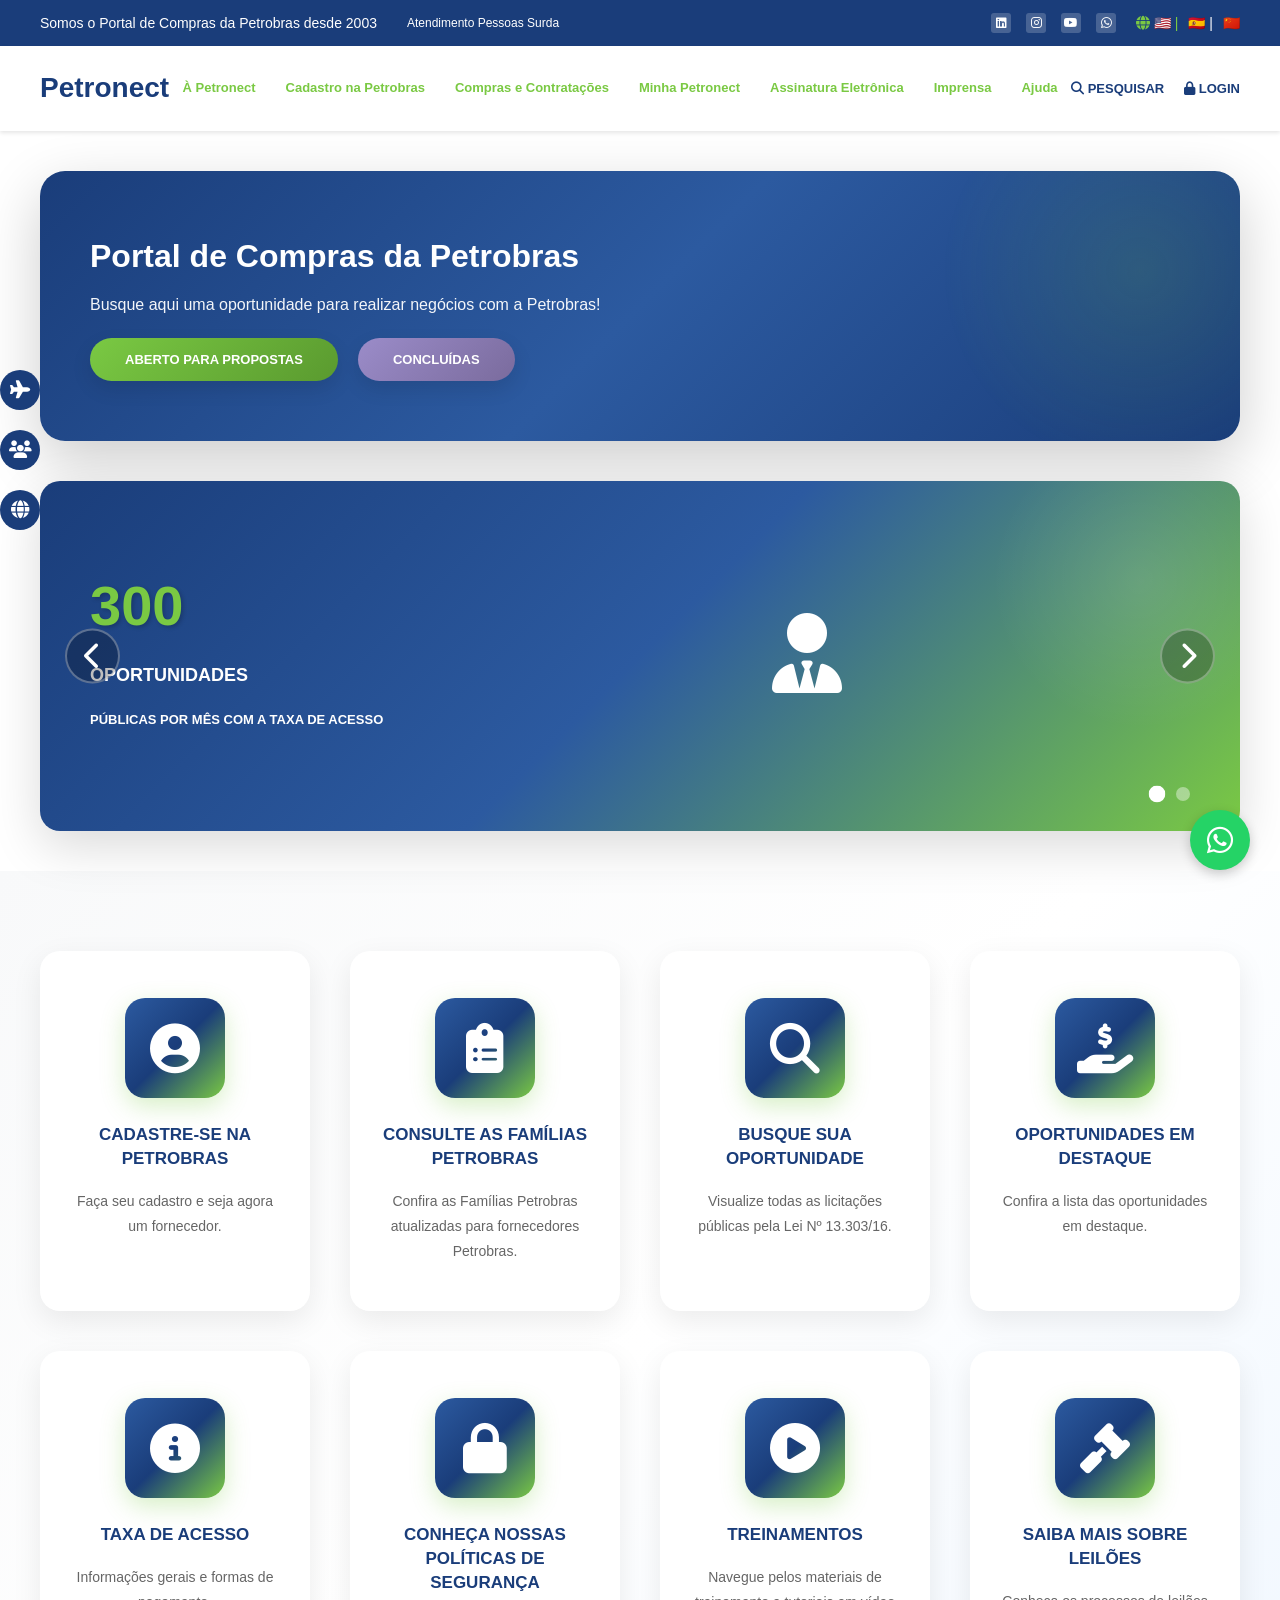
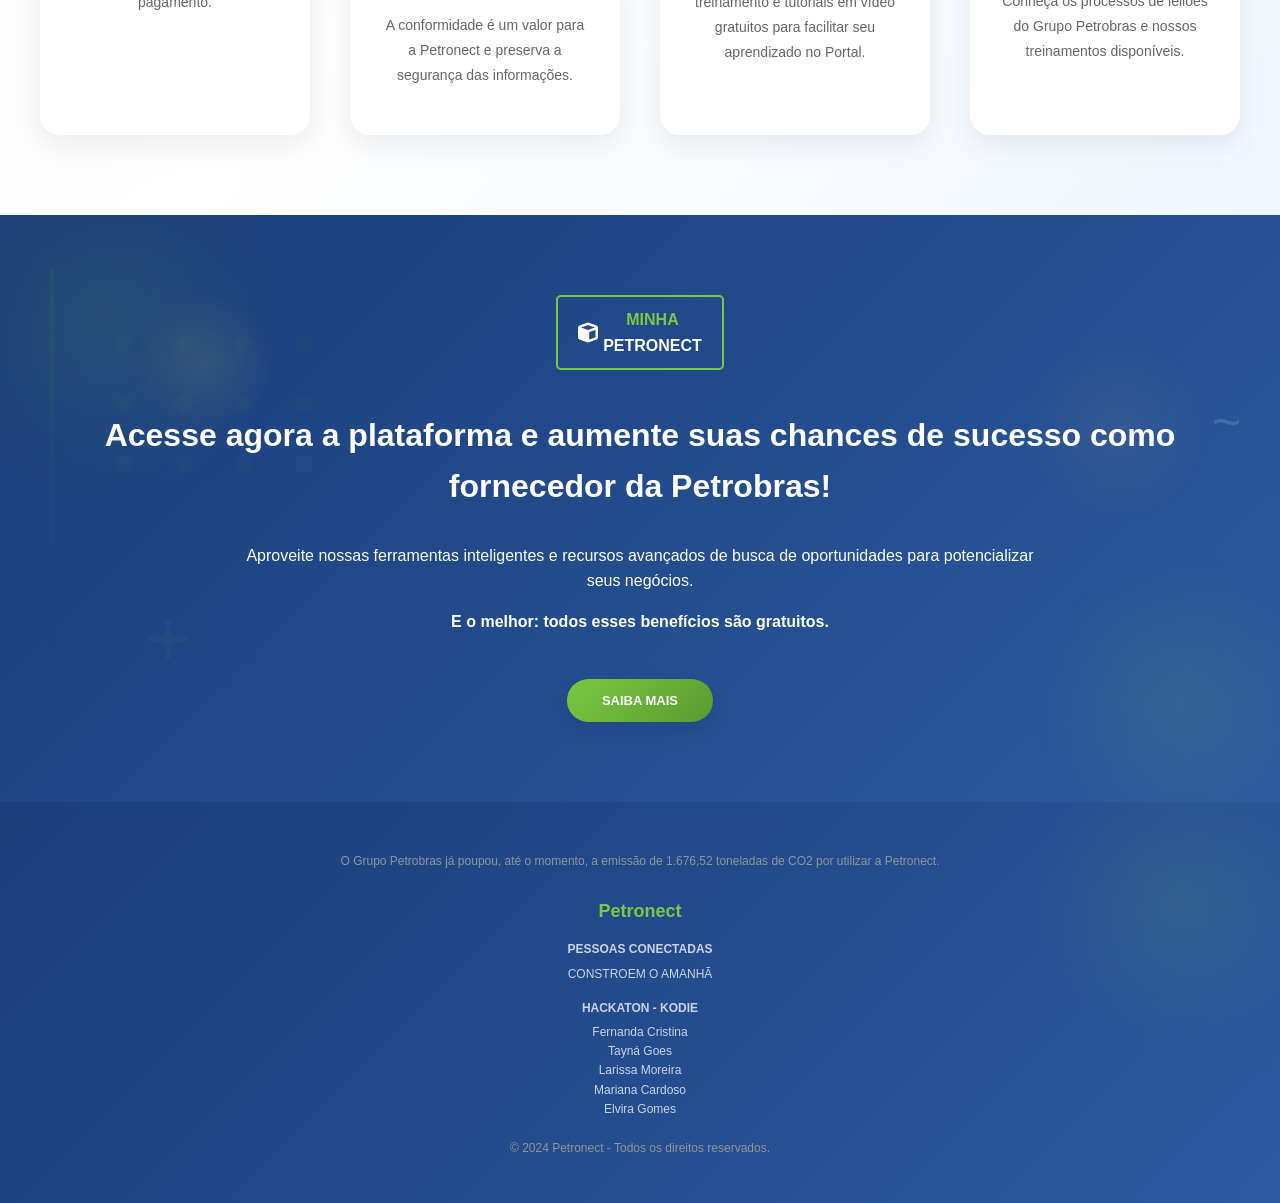
==== index.html @ b08a85a0 "first committ" ====
<!DOCTYPE html>
<html lang="pt-BR">

<head>
    <meta charset="UTF-8">
    <meta name="viewport" content="width=device-width, initial-scale=1.0">
    <title>Petronect - Portal de Compras da Petrobras</title>
    <link rel="stylesheet" href="https://cdnjs.cloudflare.com/ajax/libs/font-awesome/6.4.0/css/all.min.css">
    <style>
        * {
            margin: 0;
            padding: 0;
            box-sizing: border-box;
        }

        body {
            font-family: -apple-system, BlinkMacSystemFont, 'Segoe UI', 'Helvetica Neue', sans-serif;
            color: #333;
            line-height: 1.6;
        }

        /* TOP BAR */
        .top-bar {
            background: #1a3d7a;
            color: white;
            padding: 12px 40px;
            display: flex;
            justify-content: space-between;
            align-items: center;
            font-size: 14px;
        }

        .top-bar-left {
            display: flex;
            align-items: center;
            gap: 30px;
        }

        .top-bar-right {
            display: flex;
            align-items: center;
            gap: 20px;
        }

        .top-bar a {
            color: white;
            text-decoration: none;
            font-size: 12px;
        }

        .social-icons {
            display: flex;
            gap: 15px;
            align-items: center;
        }

        .social-icons a {
            width: 20px;
            height: 20px;
            display: flex;
            align-items: center;
            justify-content: center;
            border-radius: 3px;
            background: rgba(255, 255, 255, 0.2);
            transition: background 0.3s;
        }

        .social-icons a:hover {
            background: rgba(255, 255, 255, 0.3);
        }

        .language-selector {
            display: flex;
            gap: 10px;
            align-items: center;
        }

        .flag {
            width: 24px;
            height: 16px;
            cursor: pointer;
            transition: transform 0.3s;
        }

        .flag:hover {
            transform: scale(1.1);
        }

        /* HEADER */
        header {
            background: white;
            padding: 20px 40px;
            display: flex;
            justify-content: space-between;
            align-items: center;
            box-shadow: 0 2px 4px rgba(0, 0, 0, 0.1);
        }

        .logo {
            font-size: 28px;
            font-weight: bold;
            color: #1a3d7a;
            text-decoration: none;
        }

        .logo span {
            color: #7ac943;
        }

        nav {
            display: flex;
            gap: 30px;
            align-items: center;
        }

        nav a {
            color: #7ac943;
            text-decoration: none;
            font-weight: 600;
            font-size: 13px;
            transition: color 0.3s;
        }

        nav a:hover {
            color: #5a9a2f;
        }

        .header-right {
            display: flex;
            gap: 20px;
            align-items: center;
        }

        .search-btn,
        .login-btn {
            background: none;
            border: none;
            cursor: pointer;
            font-size: 13px;
            color: #1a3d7a;
            font-weight: 600;
            transition: color 0.3s;
        }

        .search-btn:hover,
        .login-btn:hover {
            color: #7ac943;
        }

        /* HERO BANNER */
        .hero {
            background: linear-gradient(135deg, #2c5aa0 0%, #1a3d7a 100%);
            padding: 40px;
            margin: 30px 40px;
            border-radius: 30px;
            color: white;
            display: flex;
            justify-content: space-between;
            align-items: center;
        }

        .hero-content {
            flex: 1;
        }

        .hero h1 {
            font-size: 32px;
            margin-bottom: 10px;
            font-weight: bold;
        }

        .hero p {
            font-size: 16px;
            margin-bottom: 20px;
            opacity: 0.95;
        }

        .hero-buttons {
            display: flex;
            gap: 20px;
        }

        .btn {
            padding: 14px 35px;
            border: none;
            border-radius: 30px;
            font-weight: 700;
            cursor: pointer;
            transition: all 0.4s cubic-bezier(0.34, 1.56, 0.64, 1);
            font-size: 13px;
            position: relative;
            overflow: hidden;
            box-shadow: 0 8px 20px rgba(0, 0, 0, 0.1);
        }

        .btn::before {
            content: '';
            position: absolute;
            top: 0;
            left: -100%;
            width: 100%;
            height: 100%;
            background: rgba(255, 255, 255, 0.2);
            transition: left 0.5s;
        }

        .btn:hover::before {
            left: 100%;
        }

        .btn-green {
            background: linear-gradient(135deg, #7ac943, #5a9a2f);
            color: white;
        }

        .btn-green:hover {
            transform: translateY(-4px) scale(1.05);
            box-shadow: 0 15px 35px rgba(122, 201, 67, 0.4);
        }

        .btn-purple {
            background: linear-gradient(135deg, #9b8cc9, #7a6b9d);
            color: white;
        }

        .btn-purple:hover {
            transform: translateY(-4px) scale(1.05);
            box-shadow: 0 15px 35px rgba(155, 140, 201, 0.4);
        }

        /* CAROUSEL BANNER */
        .carousel {
            margin: 40px;
            background: linear-gradient(135deg, #1a3d7a 0%, #2c5aa0 50%, #7ac943 100%);
            padding: 60px 50px;
            display: flex;
            align-items: center;
            gap: 60px;
            min-height: 350px;
            position: relative;
            overflow: hidden;
            border-radius: 20px;
            box-shadow: 0 15px 50px rgba(0, 0, 0, 0.15);
        }

        .carousel::before {
            content: '';
            position: absolute;
            width: 300px;
            height: 300px;
            background: radial-gradient(circle, rgba(255, 255, 255, 0.1) 0%, transparent 70%);
            border-radius: 50%;
            top: -50px;
            right: -50px;
        }

        .carousel-slide {
            display: none;
            flex: 1;
            color: white;
            animation: slideIn 0.6s ease-out;
        }

        @keyframes slideIn {
            from {
                opacity: 0;
                transform: translateX(-30px);
            }

            to {
                opacity: 1;
                transform: translateX(0);
            }
        }

        .carousel-slide.active {
            display: flex;
            align-items: center;
            gap: 40px;
        }

        .carousel-text h2 {
            font-size: 56px;
            color: #7ac943;
            margin-bottom: 10px;
            font-weight: 900;
            text-shadow: 2px 2px 4px rgba(0, 0, 0, 0.2);
        }

        .carousel-text p {
            font-size: 18px;
            margin-bottom: 20px;
            font-weight: 600;
        }

        .carousel-btn {
            background: linear-gradient(135deg, #7ac943, #5a9a2f);
            color: white;
            padding: 14px 35px;
            border: none;
            border-radius: 30px;
            cursor: pointer;
            font-weight: 700;
            transition: all 0.4s cubic-bezier(0.34, 1.56, 0.64, 1);
            box-shadow: 0 8px 20px rgba(122, 201, 67, 0.3);
        }

        .carousel-btn:hover {
            transform: translateY(-3px);
            box-shadow: 0 12px 30px rgba(122, 201, 67, 0.5);
        }

        .carousel-controls {
            position: absolute;
            right: 50px;
            bottom: 30px;
            display: flex;
            gap: 12px;
        }

        .carousel-dot {
            width: 14px;
            height: 14px;
            border-radius: 50%;
            background: rgba(255, 255, 255, 0.4);
            cursor: pointer;
            transition: all 0.3s;
            border: 2px solid transparent;
        }

        .carousel-dot:hover {
            background: rgba(255, 255, 255, 0.6);
        }

        .carousel-dot.active {
            background: white;
            transform: scale(1.2);
        }

        .carousel-arrow {
            position: absolute;
            top: 50%;
            transform: translateY(-50%);
            font-size: 28px;
            cursor: pointer;
            color: white;
            background: rgba(0, 0, 0, 0.25);
            width: 55px;
            height: 55px;
            display: flex;
            align-items: center;
            justify-content: center;
            border: 2px solid rgba(255, 255, 255, 0.3);
            border-radius: 50%;
            transition: all 0.3s cubic-bezier(0.34, 1.56, 0.64, 1);
            z-index: 10;
        }

        .carousel-arrow:hover {
            background: rgba(0, 0, 0, 0.45);
            border-color: rgba(255, 255, 255, 0.6);
            transform: translateY(-50%) scale(1.1);
        }

        .carousel-arrow.left {
            left: 25px;
        }

        .carousel-arrow.right {
            right: 25px;
        }

        /* SIDEBAR */
        .left-sidebar {
            position: fixed;
            left: 0;
            top: 50%;
            transform: translateY(-50%);
            display: flex;
            flex-direction: column;
            gap: 20px;
            z-index: 10;
        }

        .sidebar-icon {
            width: 40px;
            height: 40px;
            background: #1a3d7a;
            border-radius: 50%;
            display: flex;
            align-items: center;
            justify-content: center;
            color: white;
            cursor: pointer;
            transition: all 0.3s;
            font-size: 18px;
        }

        .sidebar-icon:hover {
            background: #7ac943;
            transform: scale(1.1);
        }

        /* CARDS SECTION */
        .cards-section {
            padding: 80px 40px;
            background: linear-gradient(135deg, #f8f9fa 0%, #ffffff 50%, #f0f7ff 100%);
        }

        .cards-grid {
            display: grid;
            grid-template-columns: repeat(auto-fit, minmax(260px, 1fr));
            gap: 40px;
            max-width: 1400px;
            margin: 0 auto;
        }

        .card {
            background: white;
            border-radius: 20px;
            padding: 45px 30px;
            text-align: center;
            transition: all 0.4s cubic-bezier(0.34, 1.56, 0.64, 1);
            box-shadow: 0 10px 30px rgba(0, 0, 0, 0.08);
            border: 2px solid transparent;
            position: relative;
            overflow: hidden;
        }

        .card::before {
            content: '';
            position: absolute;
            top: 0;
            left: -100%;
            width: 100%;
            height: 100%;
            background: linear-gradient(90deg, transparent, rgba(122, 201, 67, 0.1), transparent);
            transition: left 0.6s;
        }

        .card:hover::before {
            left: 100%;
        }

        .card:hover {
            box-shadow: 0 20px 50px rgba(122, 201, 67, 0.25);
            transform: translateY(-15px) scale(1.02);
            border-color: #7ac943;
            background: linear-gradient(135deg, #ffffff 0%, #f0fffb 100%);
        }

        .card-icon {
            width: 100px;
            height: 100px;
            margin: 0 auto 25px;
            background: linear-gradient(135deg, #2c5aa0 0%, #1a3d7a 50%, #7ac943 100%);
            border-radius: 20px;
            display: flex;
            align-items: center;
            justify-content: center;
            font-size: 50px;
            color: white;
            transition: all 0.4s cubic-bezier(0.34, 1.56, 0.64, 1);
            box-shadow: 0 8px 25px rgba(122, 201, 67, 0.3);
            position: relative;
            z-index: 2;
        }

        .card:hover .card-icon {
            transform: scale(1.2) rotateY(360deg) translateY(-10px);
            box-shadow: 0 15px 40px rgba(122, 201, 67, 0.5);
            background: linear-gradient(135deg, #7ac943 0%, #5a9a2f 100%);
        }

        .card h3 {
            color: #1a3d7a;
            font-size: 17px;
            margin-bottom: 18px;
            font-weight: 800;
            line-height: 1.4;
            transition: color 0.3s;
        }

        .card:hover h3 {
            color: #7ac943;
        }

        .card p {
            color: #666;
            font-size: 14px;
            line-height: 1.8;
            transition: color 0.3s;
        }

        .card:hover p {
            color: #333;
        }

        /* MINHA PETRONECT SECTION */
        .minha-petronect {
            background: linear-gradient(135deg, #1a3d7a 0%, #2c5aa0 100%);
            color: white;
            padding: 80px 40px;
            text-align: center;
            position: relative;
            overflow: hidden;
            min-height: 500px;
            display: flex;
            flex-direction: column;
            justify-content: center;
            align-items: center;
        }

        .minha-petronect::before {
            content: '';
            position: absolute;
            width: 400px;
            height: 400px;
            background: radial-gradient(circle, rgba(122, 201, 67, 0.1) 0%, transparent 70%);
            border-radius: 50%;
            top: -100px;
            left: -100px;
            will-change: transform;
            z-index: 1;
        }

        .minha-petronect::after {
            content: '';
            position: absolute;
            width: 300px;
            height: 300px;
            background: radial-gradient(circle, rgba(122, 201, 67, 0.1) 0%, transparent 70%);
            border-radius: 50%;
            bottom: -50px;
            right: -50px;
            will-change: transform;
            z-index: 1;
        }

        /* PARALLAX SHAPES */
        .parallax-shape {
            position: absolute;
            opacity: 0.15;
            will-change: transform;
        }

        .parallax-shape.circle-1 {
            width: 150px;
            height: 150px;
            background: radial-gradient(circle, rgba(255, 215, 100, 0.6) 0%, transparent 70%);
            border-radius: 50%;
            top: 10%;
            left: 10%;
            z-index: 2;
        }

        .parallax-shape.circle-2 {
            width: 200px;
            height: 200px;
            background: radial-gradient(circle, rgba(255, 215, 100, 0.4) 0%, transparent 70%);
            border-radius: 50%;
            top: 15%;
            right: 5%;
            z-index: 2;
        }

        .parallax-shape.dots {
            width: 300px;
            height: 300px;
            top: 5%;
            left: 5%;
            z-index: 2;
        }

        .parallax-shape.dots svg {
            width: 100%;
            height: 100%;
            opacity: 0.3;
        }

        .parallax-shape.line {
            width: 4px;
            height: 400px;
            background: linear-gradient(to bottom, rgba(122, 201, 67, 0.5), transparent);
            top: 0;
            left: 50px;
            z-index: 2;
        }

        .parallax-shape.plus {
            width: 80px;
            height: 80px;
            top: 50%;
            left: 10%;
            color: rgba(122, 201, 67, 0.3);
            font-size: 80px;
            z-index: 2;
        }

        .parallax-shape.wavy {
            top: 15%;
            right: 3%;
            font-size: 50px;
            z-index: 2;
        }

        /* HERO PARALLAX */
        .hero {
            background: linear-gradient(135deg, #1a3d7a 0%, #2c5aa0 50%, #1a3d7a 100%);
            padding: 60px 50px;
            margin: 40px;
            border-radius: 25px;
            color: white;
            display: flex;
            justify-content: space-between;
            align-items: center;
            position: relative;
            overflow: hidden;
            box-shadow: 0 20px 60px rgba(0, 0, 0, 0.2);
            min-height: 250px;
        }

        .hero::after {
            content: '';
            position: absolute;
            width: 400px;
            height: 400px;
            background: radial-gradient(circle, rgba(122, 201, 67, 0.15) 0%, transparent 70%);
            border-radius: 50%;
            top: -100px;
            right: -100px;
            animation: float 20s infinite ease-in-out;
        }

        @keyframes float {

            0%,
            100% {
                transform: translateY(0px);
            }

            50% {
                transform: translateY(20px);
            }
        }

        .hero-bg {
            position: absolute;
            width: 100%;
            height: 100%;
            top: 0;
            left: 0;
            opacity: 0.05;
            will-change: transform;
            z-index: 0;
        }

        .hero-content {
            position: relative;
            z-index: 1;
            flex: 1;
        }

        .petronect-logo {
            font-size: 14px;
            margin-bottom: 30px;
            position: relative;
            z-index: 1;
        }

        .petronect-logo-box {
            display: inline-block;
            border: 2px solid #7ac943;
            padding: 10px 20px;
            border-radius: 5px;
            margin-bottom: 20px;
        }

        .petronect-logo-box .minha {
            color: #7ac943;
            font-weight: bold;
        }

        .petronect-logo-box .petronect {
            color: white;
            font-weight: bold;
        }

        .minha-petronect h2 {
            font-size: 32px;
            margin: 20px 0 30px;
            position: relative;
            z-index: 1;
        }

        .minha-petronect p {
            font-size: 16px;
            margin-bottom: 15px;
            max-width: 800px;
            margin-left: auto;
            margin-right: auto;
            position: relative;
            z-index: 1;
        }

        .minha-petronect .btn-green {
            margin-top: 30px;
            position: relative;
            z-index: 1;
        }

        .geometric-shapes {
            position: absolute;
            width: 100%;
            height: 100%;
            top: 0;
            left: 0;
            z-index: 0;
        }

        .shape {
            position: absolute;
            opacity: 0.3;
        }

        /* FOOTER */
        footer {
            background: linear-gradient(135deg, #1a3d7a 0%, #2c5aa0 100%);
            padding: 50px 40px 30px;
            text-align: center;
            font-size: 12px;
            color: white;
            position: relative;
            overflow: hidden;
        }

        footer::before {
            content: '';
            position: absolute;
            width: 300px;
            height: 300px;
            background: radial-gradient(circle, rgba(122, 201, 67, 0.1) 0%, transparent 70%);
            border-radius: 50%;
            top: -50px;
            right: -50px;
        }

        .footer-content {
            max-width: 1200px;
            margin: 0 auto;
            position: relative;
            z-index: 1;
        }

        footer p {
            margin-bottom: 15px;
            opacity: 0.95;
            transition: opacity 0.3s;
        }

        footer p:hover {
            opacity: 1;
        }

        .footer-logo {
            margin-top: 25px;
            font-size: 18px;
            color: #7ac943;
            font-weight: 900;
        }

        .footer-info {
            color: rgba(255, 255, 255, 0.8);
            font-size: 12px;
            margin-top: 15px;
        }

        .footer-info p {
            margin: 5px 0;
        }

        /* RESPONSIVE */
        @media (max-width: 1200px) {
            .cards-grid {
                gap: 30px;
            }

            .card {
                padding: 35px 25px;
            }

            .cards-section {
                padding: 60px 30px;
            }
        }

        @media (max-width: 1024px) {
            .cards-grid {
                grid-template-columns: repeat(auto-fit, minmax(240px, 1fr));
                gap: 25px;
            }

            nav {
                gap: 12px;
            }

            nav a {
                font-size: 12px;
            }

            .carousel {
                flex-direction: column;
                gap: 20px;
                padding: 30px;
            }

            .carousel-text h2 {
                font-size: 36px;
            }

            .card-icon {
                width: 80px;
                height: 80px;
                font-size: 40px;
            }

            .card h3 {
                font-size: 15px;
            }

            .card p {
                font-size: 13px;
            }
        }

        @media (max-width: 768px) {
            .cards-grid {
                grid-template-columns: repeat(auto-fit, minmax(180px, 1fr));
                gap: 20px;
            }

            header {
                flex-direction: column;
                padding: 12px 15px;
                gap: 10px;
            }

            nav {
                flex-wrap: wrap;
                justify-content: center;
                gap: 8px;
                margin-top: 10px;
                order: 3;
                width: 100%;
            }

            nav a {
                font-size: 11px;
                padding: 5px 8px;
            }

            .header-right {
                gap: 10px;
                order: 2;
            }

            .search-btn,
            .login-btn {
                font-size: 11px;
                padding: 8px 12px;
            }

            .hero {
                flex-direction: column;
                margin: 15px;
                padding: 25px;
                border-radius: 20px;
            }

            .hero h1 {
                font-size: 22px;
                margin-bottom: 10px;
            }

            .hero p {
                font-size: 14px;
                margin-bottom: 15px;
            }

            .hero-buttons {
                flex-direction: column;
                gap: 10px;
            }

            .btn {
                padding: 10px 20px;
                font-size: 12px;
                width: 100%;
            }

            .top-bar {
                flex-direction: column;
                gap: 8px;
                padding: 8px 15px;
                font-size: 12px;
            }

            .top-bar-left,
            .top-bar-right {
                flex-direction: column;
                gap: 8px;
            }

            .social-icons {
                gap: 10px;
            }

            .left-sidebar {
                position: static;
                transform: none;
                flex-direction: row;
                margin: 15px;
                justify-content: center;
                gap: 15px;
            }

            .sidebar-icon {
                width: 35px;
                height: 35px;
                font-size: 16px;
            }

            .carousel {
                padding: 20px;
                min-height: auto;
            }

            .carousel-text h2 {
                font-size: 28px;
            }

            .carousel-text p {
                font-size: 14px;
            }

            .carousel-arrow {
                width: 40px;
                height: 40px;
                font-size: 20px;
            }

            .card {
                padding: 25px 15px;
            }

            .card-icon {
                width: 70px;
                height: 70px;
                font-size: 35px;
                margin-bottom: 15px;
            }

            .card h3 {
                font-size: 14px;
                margin-bottom: 12px;
            }

            .card p {
                font-size: 12px;
            }

            .cards-section {
                padding: 40px 15px;
            }

            .minha-petronect {
                padding: 40px 20px;
                min-height: auto;
            }

            .minha-petronect h2 {
                font-size: 22px;
                margin: 15px 0;
            }

            .minha-petronect p {
                font-size: 14px;
                margin-bottom: 10px;
            }

            .petronect-logo-box {
                margin-bottom: 15px;
            }

            footer {
                padding: 15px;
                font-size: 11px;
            }

            .footer-logo {
                font-size: 14px;
            }

            .left-sidebar {
                left: auto;
                right: 15px;
                top: auto;
                bottom: 100px;
            }
        }

        @media (max-width: 480px) {
            .cards-grid {
                grid-template-columns: 1fr;
                gap: 15px;
            }

            header {
                padding: 10px;
            }

            nav {
                gap: 5px;
            }

            nav a {
                font-size: 10px;
                padding: 4px 6px;
            }

            .hero {
                margin: 10px;
                padding: 20px 15px;
            }

            .hero h1 {
                font-size: 18px;
            }

            .top-bar {
                padding: 6px 10px;
                font-size: 10px;
            }

            .card {
                padding: 20px 12px;
            }

            .card-icon {
                width: 60px;
                height: 60px;
                font-size: 30px;
            }

            .card h3 {
                font-size: 13px;
            }

            .card p {
                font-size: 11px;
            }

            .carousel {
                padding: 15px;
            }

            .carousel-text h2 {
                font-size: 24px;
            }

            .carousel-text p {
                font-size: 12px;
            }

            .carousel-arrow {
                display: none;
            }

            .cards-section {
                padding: 30px 10px;
            }

            .minha-petronect {
                padding: 30px 15px;
            }

            .minha-petronect h2 {
                font-size: 18px;
            }

            .minha-petronect p {
                font-size: 13px;
            }

            .left-sidebar {
                right: 10px;
                bottom: 80px;
                gap: 10px;
            }

            .sidebar-icon {
                width: 32px;
                height: 32px;
                font-size: 14px;
            }

            .logo {
                font-size: 20px;
            }

            .whatsapp-btn {
                width: 55px;
                height: 55px;
                font-size: 26px;
            }
        }

        /* WHATSAPP BUTTON */
        .whatsapp-btn {
            position: fixed;
            bottom: 30px;
            right: 30px;
            width: 60px;
            height: 60px;
            background: #25d366;
            border-radius: 50%;
            display: flex;
            align-items: center;
            justify-content: center;
            font-size: 30px;
            cursor: pointer;
            box-shadow: 0 4px 12px rgba(0, 0, 0, 0.2);
            transition: all 0.3s;
            z-index: 100;
            text-decoration: none;
            color: white;
        }

        .whatsapp-btn:hover {
            transform: scale(1.1);
            box-shadow: 0 6px 16px rgba(0, 0, 0, 0.3);
        }
    </style>
</head>

<body>
    <!-- TOP BAR -->
    <div class="top-bar">
        <div class="top-bar-left">
            <span>Somos o Portal de Compras da Petrobras desde 2003</span>
            <a href="#">Atendimento Pessoas Surda</a>
        </div>
        <div class="top-bar-right">
            <div class="social-icons">
                <a href="#" title="LinkedIn"><i class="fab fa-linkedin"></i></a>
                <a href="#" title="Instagram"><i class="fab fa-instagram"></i></a>
                <a href="#" title="YouTube"><i class="fab fa-youtube"></i></a>
                <a href="#" title="WhatsApp"><i class="fab fa-whatsapp"></i></a>
            </div>
            <div class="language-selector">
                <span style="color: #7ac943;"><i class="fas fa-globe"></i> 🇺🇸 |</span>
                <span>🇪🇸 |</span>
                <span>🇨🇳</span>
            </div>
        </div>
    </div>

    <!-- HEADER -->
    <header>
        <a href="#" class="logo">Petronect</a>
        <nav>
            <a href="#">À Petronect</a>
            <a href="#">Cadastro na Petrobras</a>
            <a href="#">Compras e Contratações</a>
            <a href="#">Minha Petronect</a>
            <a href="#">Assinatura Eletrônica</a>
            <a href="#">Imprensa</a>
            <a href="#">Ajuda</a>
        </nav>
        <div class="header-right">
            <button class="search-btn"><i class="fas fa-search"></i> PESQUISAR</button>
            <button class="login-btn"><i class="fas fa-lock"></i> LOGIN</button>
        </div>
    </header>

    <!-- HERO BANNER -->
    <div class="hero">
        <div class="hero-bg" id="heroBg"></div>
        <div class="hero-content" style="position: relative; z-index: 1;">
            <h1>Portal de Compras da Petrobras</h1>
            <p>Busque aqui uma oportunidade para realizar negócios com a Petrobras!</p>
            <div class="hero-buttons">
                <button class="btn btn-green">ABERTO PARA PROPOSTAS</button>
                <button class="btn btn-purple">CONCLUÍDAS</button>
            </div>
        </div>
    </div>

    <!-- LEFT SIDEBAR -->
    <div class="left-sidebar">
        <div class="sidebar-icon" title="Aviões"><i class="fas fa-plane"></i></div>
        <div class="sidebar-icon" title="Pessoas"><i class="fas fa-users"></i></div>
        <div class="sidebar-icon" title="Globo"><i class="fas fa-globe"></i></div>
    </div>

    <!-- CAROUSEL BANNER -->
    <div class="carousel">
        <div class="carousel-slide active">
            <div class="carousel-text">
                <h2>300</h2>
                <p><strong>OPORTUNIDADES</strong></p>
                <p style="font-size: 13px; margin-top: 10px;">PÚBLICAS POR MÊS COM A TAXA DE ACESSO</p>
            </div>
            <div style="flex: 1; text-align: center; font-size: 80px;"><i class="fas fa-user-tie"
                    style="color: white;"></i></div>
        </div>

        <div class="carousel-slide">
            <div class="carousel-text">
                <h2>100+</h2>
                <p><strong>CATEGORIAS</strong></p>
                <p style="font-size: 13px; margin-top: 10px;">DE PRODUTOS E SERVIÇOS</p>
            </div>
            <div style="flex: 1; text-align: center; font-size: 80px;"><i class="fas fa-box" style="color: white;"></i>
            </div>
        </div>

        <button class="carousel-arrow left" onclick="changeSlide(-1)"><i class="fas fa-chevron-left"></i></button>
        <button class="carousel-arrow right" onclick="changeSlide(1)"><i class="fas fa-chevron-right"></i></button>

        <div class="carousel-controls">
            <div class="carousel-dot active" onclick="goToSlide(0)"></div>
            <div class="carousel-dot" onclick="goToSlide(1)"></div>
        </div>
    </div>

    <!-- CARDS SECTION -->
    <div class="cards-section">
        <div class="cards-grid">
            <div class="card">
                <div class="card-icon"><i class="fas fa-user-circle"></i></div>
                <h3>CADASTRE-SE NA PETROBRAS</h3>
                <p>Faça seu cadastro e seja agora um fornecedor.</p>
            </div>

            <div class="card">
                <div class="card-icon"><i class="fas fa-clipboard-list"></i></div>
                <h3>CONSULTE AS FAMÍLIAS PETROBRAS</h3>
                <p>Confira as Famílias Petrobras atualizadas para fornecedores Petrobras.</p>
            </div>

            <div class="card">
                <div class="card-icon"><i class="fas fa-search"></i></div>
                <h3>BUSQUE SUA OPORTUNIDADE</h3>
                <p>Visualize todas as licitações públicas pela Lei Nº 13.303/16.</p>
            </div>

            <div class="card">
                <div class="card-icon"><i class="fas fa-hand-holding-usd"></i></div>
                <h3>OPORTUNIDADES EM DESTAQUE</h3>
                <p>Confira a lista das oportunidades em destaque.</p>
            </div>

            <div class="card">
                <div class="card-icon"><i class="fas fa-info-circle"></i></div>
                <h3>TAXA DE ACESSO</h3>
                <p>Informações gerais e formas de pagamento.</p>
            </div>

            <div class="card">
                <div class="card-icon"><i class="fas fa-lock"></i></div>
                <h3>CONHEÇA NOSSAS POLÍTICAS DE SEGURANÇA</h3>
                <p>A conformidade é um valor para a Petronect e preserva a segurança das informações.</p>
            </div>

            <div class="card">
                <div class="card-icon"><i class="fas fa-play-circle"></i></div>
                <h3>TREINAMENTOS</h3>
                <p>Navegue pelos materiais de treinamento e tutoriais em vídeo gratuitos para facilitar seu aprendizado
                    no Portal.</p>
            </div>

            <div class="card">
                <div class="card-icon"><i class="fas fa-gavel"></i></div>
                <h3>SAIBA MAIS SOBRE LEILÕES</h3>
                <p>Conheça os processos de leilões do Grupo Petrobras e nossos treinamentos disponíveis.</p>
            </div>
        </div>
    </div>

    <!-- MINHA PETRONECT SECTION -->
    <div class="minha-petronect" id="minhaSection">
        <!-- Parallax Shapes -->
        <div class="parallax-shape circle-1" id="shape1"></div>
        <div class="parallax-shape circle-2" id="shape2"></div>
        <div class="parallax-shape dots" id="shape3">
            <svg viewBox="0 0 100 100" xmlns="http://www.w3.org/2000/svg">
                <circle cx="20" cy="20" r="3" fill="rgba(122, 201, 67, 0.8)" />
                <circle cx="40" cy="20" r="3" fill="rgba(122, 201, 67, 0.8)" />
                <circle cx="60" cy="20" r="3" fill="rgba(122, 201, 67, 0.8)" />
                <circle cx="80" cy="20" r="3" fill="rgba(122, 201, 67, 0.8)" />
                <circle cx="20" cy="40" r="3" fill="rgba(122, 201, 67, 0.8)" />
                <circle cx="40" cy="40" r="3" fill="rgba(122, 201, 67, 0.8)" />
                <circle cx="60" cy="40" r="3" fill="rgba(122, 201, 67, 0.8)" />
                <circle cx="80" cy="40" r="3" fill="rgba(122, 201, 67, 0.8)" />
                <circle cx="20" cy="60" r="3" fill="rgba(122, 201, 67, 0.8)" />
                <circle cx="40" cy="60" r="3" fill="rgba(122, 201, 67, 0.8)" />
                <circle cx="60" cy="60" r="3" fill="rgba(122, 201, 67, 0.8)" />
                <circle cx="80" cy="60" r="3" fill="rgba(122, 201, 67, 0.8)" />
            </svg>
        </div>
        <div class="parallax-shape line" id="shape4"></div>
        <div class="parallax-shape plus" id="shape5">+</div>
        <div class="parallax-shape wavy" id="shape6">~</div>

        <div class="geometric-shapes" id="shapes"></div>
        <div class="petronect-logo-box" style="position: relative; z-index: 10;">
            <div style="display: flex; gap: 5px; align-items: center; justify-content: center;">
                <span style="font-size: 20px;"><i class="fas fa-cube"></i></span>
                <div>
                    <div class="minha">MINHA</div>
                    <div class="petronect">PETRONECT</div>
                </div>
            </div>
        </div>
        <h2 style="position: relative; z-index: 10;">Acesse agora a plataforma e aumente suas chances de sucesso como
            fornecedor da Petrobras!</h2>
        <p style="position: relative; z-index: 10;">Aproveite nossas ferramentas inteligentes e recursos avançados de
            busca de oportunidades para potencializar seus negócios.</p>
        <p style="position: relative; z-index: 10;"><strong>E o melhor: todos esses benefícios são gratuitos.</strong>
        </p>
        <button class="btn btn-green" style="position: relative; z-index: 10;">SAIBA MAIS</button>
    </div>

    <!-- FOOTER -->
    <footer>
        <div class="footer-content">
            <p style="color: #999;">O Grupo Petrobras já poupou, até o momento, a emissão de 1.676,52 toneladas de CO2
                por utilizar a Petronect.</p>
            <div class="footer-logo">
                Petronect
            </div>
            <div class="footer-info">
                <p style="margin-top: 10px;"><strong>PESSOAS CONECTADAS</strong></p>
                <p>CONSTROEM O AMANHÃ</p>
            </div>
            <div class="footer-info">
                <p style="margin-top: 10px;"><strong>HACKATON - KODIE</strong></p>
                <p>Fernanda Cristina <br>
                Tayná Goes <br>
                Larissa Moreira <br>
                Mariana Cardoso <br>
                Elvira Gomes <br></p>
            </div>
            <p style="margin-top: 20px; color: #999;">© 2024 Petronect - Todos os direitos reservados.</p>
        </div>
    </footer>

    <a href="https://wa.me/+552140401490" class="whatsapp-btn" target="_blank"><i class="fab fa-whatsapp"></i></a>

    <script>
        let currentSlide = 0;
        let autoplayInterval;

        function changeSlide(direction) {
            const slides = document.querySelectorAll('.carousel-slide');
            const dots = document.querySelectorAll('.carousel-dot');

            currentSlide += direction;
            if (currentSlide >= slides.length) {
                currentSlide = 0;
            } else if (currentSlide < 0) {
                currentSlide = slides.length - 1;
            }

            slides.forEach((slide, index) => {
                slide.classList.remove('active');
                dots[index].classList.remove('active');
            });

            slides[currentSlide].classList.add('active');
            dots[currentSlide].classList.add('active');

            clearInterval(autoplayInterval);
            startAutoplay();
        }

        function goToSlide(index) {
            currentSlide = index;
            const slides = document.querySelectorAll('.carousel-slide');
            const dots = document.querySelectorAll('.carousel-dot');

            slides.forEach(slide => slide.classList.remove('active'));
            dots.forEach(dot => dot.classList.remove('active'));

            slides[currentSlide].classList.add('active');
            dots[currentSlide].classList.add('active');

            clearInterval(autoplayInterval);
            startAutoplay();
        }

        function startAutoplay() {
            autoplayInterval = setInterval(() => {
                changeSlide(1);
            }, 5000);
        }

        startAutoplay();

        const shapes = document.querySelectorAll('.parallax-shape');
        shapes.forEach((shape, index) => {
            const delay = index * 0.1;
            shape.style.animation = `pulse 3s ease-in-out ${delay}s infinite`;
        });

        const style = document.createElement('style');
        style.textContent = `
            @keyframes pulse {
                0%, 100% { opacity: 0.15; }
                50% { opacity: 0.25; }
            }

            @keyframes float {
                0%, 100% { transform: translateY(0px); }
                50% { transform: translateY(10px); }
            }

            @keyframes fadeInUp {
                from {
                    opacity: 0;
                    transform: translateY(30px);
                }
                to {
                    opacity: 1;
                    transform: translateY(0);
                }
            }

            @keyframes fadeInLeft {
                from {
                    opacity: 0;
                    transform: translateX(-30px);
                }
                to {
                    opacity: 1;
                    transform: translateX(0);
                }
            }

            @keyframes fadeInRight {
                from {
                    opacity: 0;
                    transform: translateX(30px);
                }
                to {
                    opacity: 1;
                    transform: translateX(0);
                }
            }

            .card {
                animation: fadeInUp 0.6s ease-out;
            }

            .card:nth-child(2) { animation-delay: 0.1s; }
            .card:nth-child(3) { animation-delay: 0.2s; }
            .card:nth-child(4) { animation-delay: 0.3s; }
            .card:nth-child(5) { animation-delay: 0.4s; }
            .card:nth-child(6) { animation-delay: 0.5s; }
            .card:nth-child(7) { animation-delay: 0.6s; }
            .card:nth-child(8) { animation-delay: 0.7s; }

        `;
        document.head.appendChild(style);

        document.addEventListener('mousemove', (e) => {
            const shapes = document.querySelectorAll('.parallax-shape');
            const x = (e.clientX / window.innerWidth) * 50;
            const y = (e.clientY / window.innerHeight) * 50;

            shapes.forEach((shape, index) => {
                const speed = (index + 1) * 0.5;
                shape.style.transform = `translate(${x * speed}px, ${y * speed}px)`;
            });

            const heroBg = document.querySelector('.hero-bg');
            if (heroBg) {
                heroBg.style.transform = `translate(${x * 0.3}px, ${y * 0.3}px)`;
            }
        });

        window.addEventListener('scroll', () => {
            const section = document.getElementById('minhaSection');
            const scrollPosition = window.scrollY;
            const elementPosition = section.offsetTop;
            const distance = scrollPosition - elementPosition;

            if (distance > -window.innerHeight && distance < section.offsetHeight) {
                const parallaxStrength = distance * 0.5;
                const shapes = document.querySelectorAll('.parallax-shape');

                shapes.forEach((shape, index) => {
                    const speed = (index + 1) * 0.3;
                    shape.style.transform = `translateY(${parallaxStrength * speed}px)`;
                });
            }
        });

        document.querySelectorAll('.card').forEach(card => {
            card.addEventListener('mouseenter', function () {
                this.style.boxShadow = '0 12px 24px rgba(122, 201, 67, 0.2)';
            });
            card.addEventListener('mouseleave', function () {
                this.style.boxShadow = '0 2px 8px rgba(0,0,0,0.05)';
            });
        });

        document.querySelectorAll('.card-icon').forEach(icon => {
            icon.addEventListener('mouseenter', function () {
                this.style.transform = 'scale(1.1) rotate(5deg)';
            });
            icon.addEventListener('mouseleave', function () {
                this.style.transform = 'scale(1) rotate(0deg)';
            });
        });

        document.querySelectorAll('.card-icon').forEach(icon => {
            icon.style.transition = 'all 0.3s ease';
        });

        document.querySelectorAll('a[href^="#"]').forEach(anchor => {
            anchor.addEventListener('click', function (e) {
                e.preventDefault();
                const target = document.querySelector(this.getAttribute('href'));
                if (target) {
                    target.scrollIntoView({ behavior: 'smooth' });
                }
            });
        });
    </script>
</body>

</html>
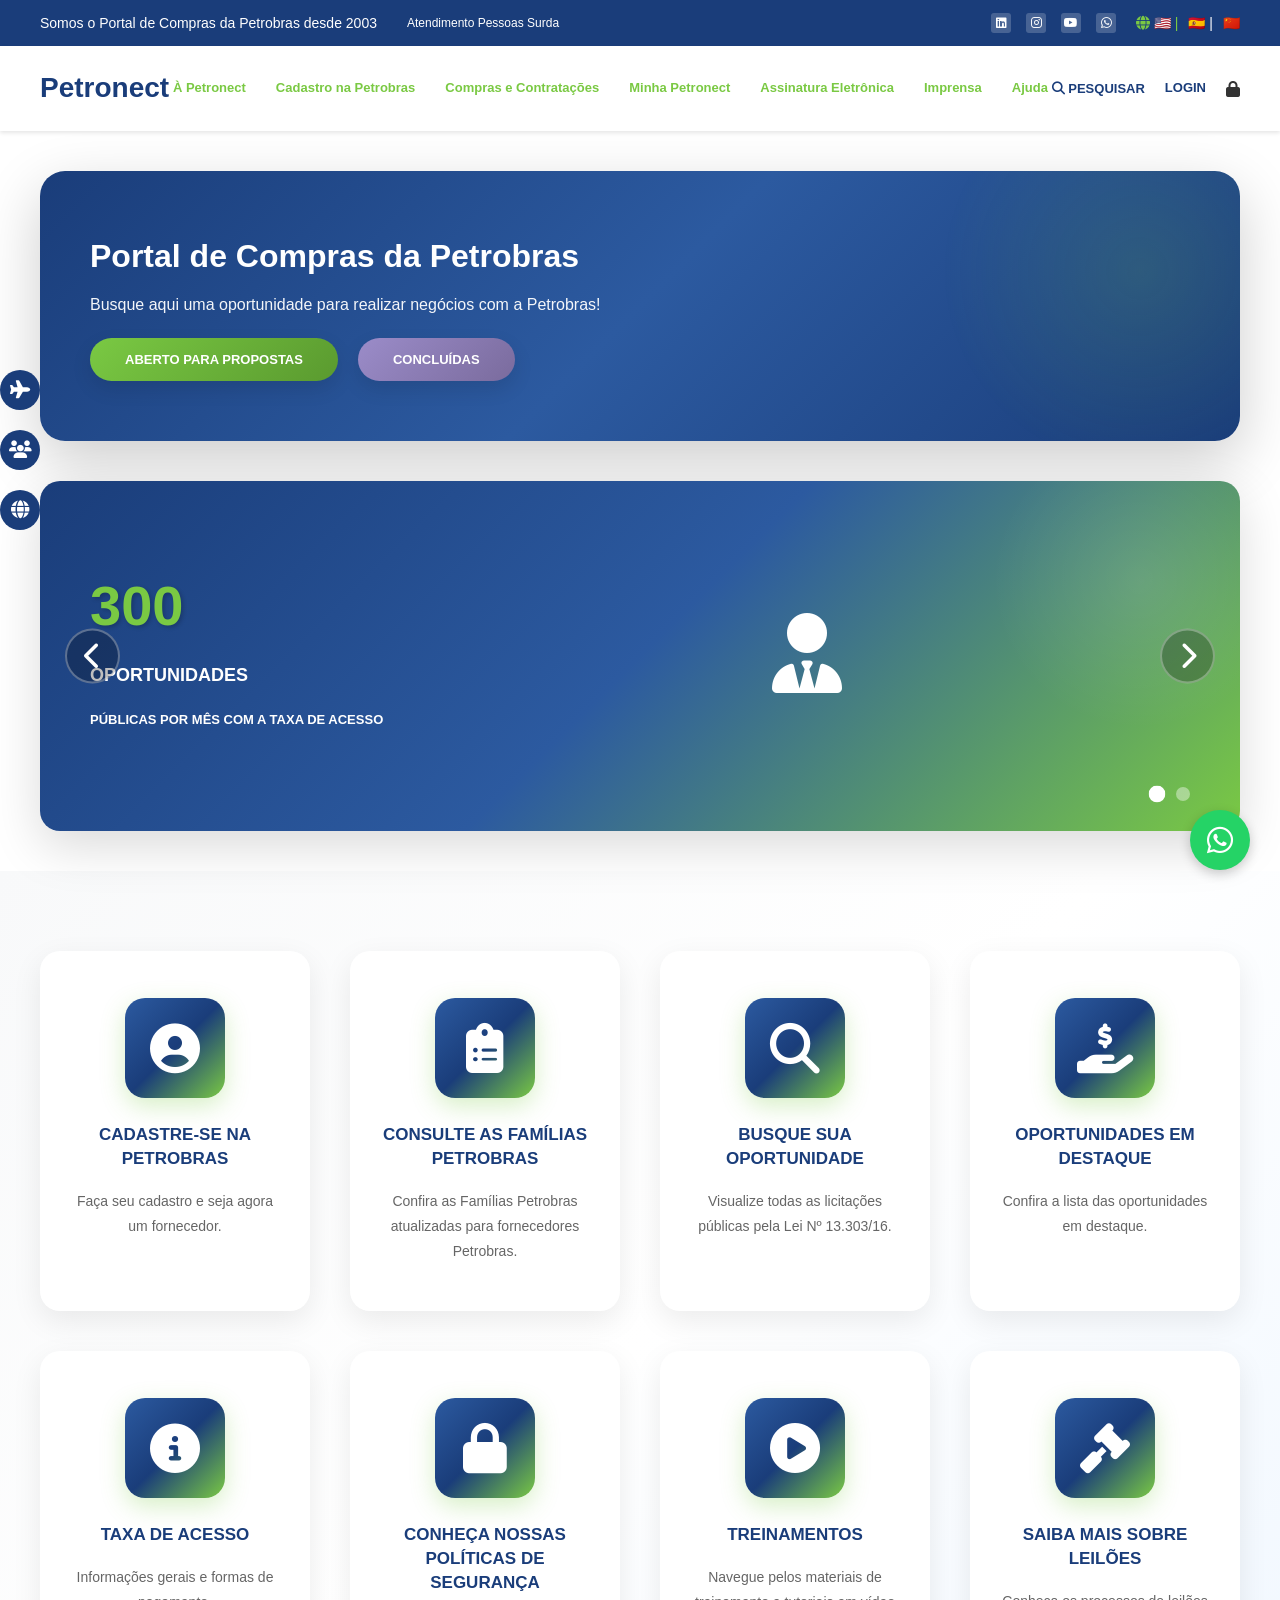
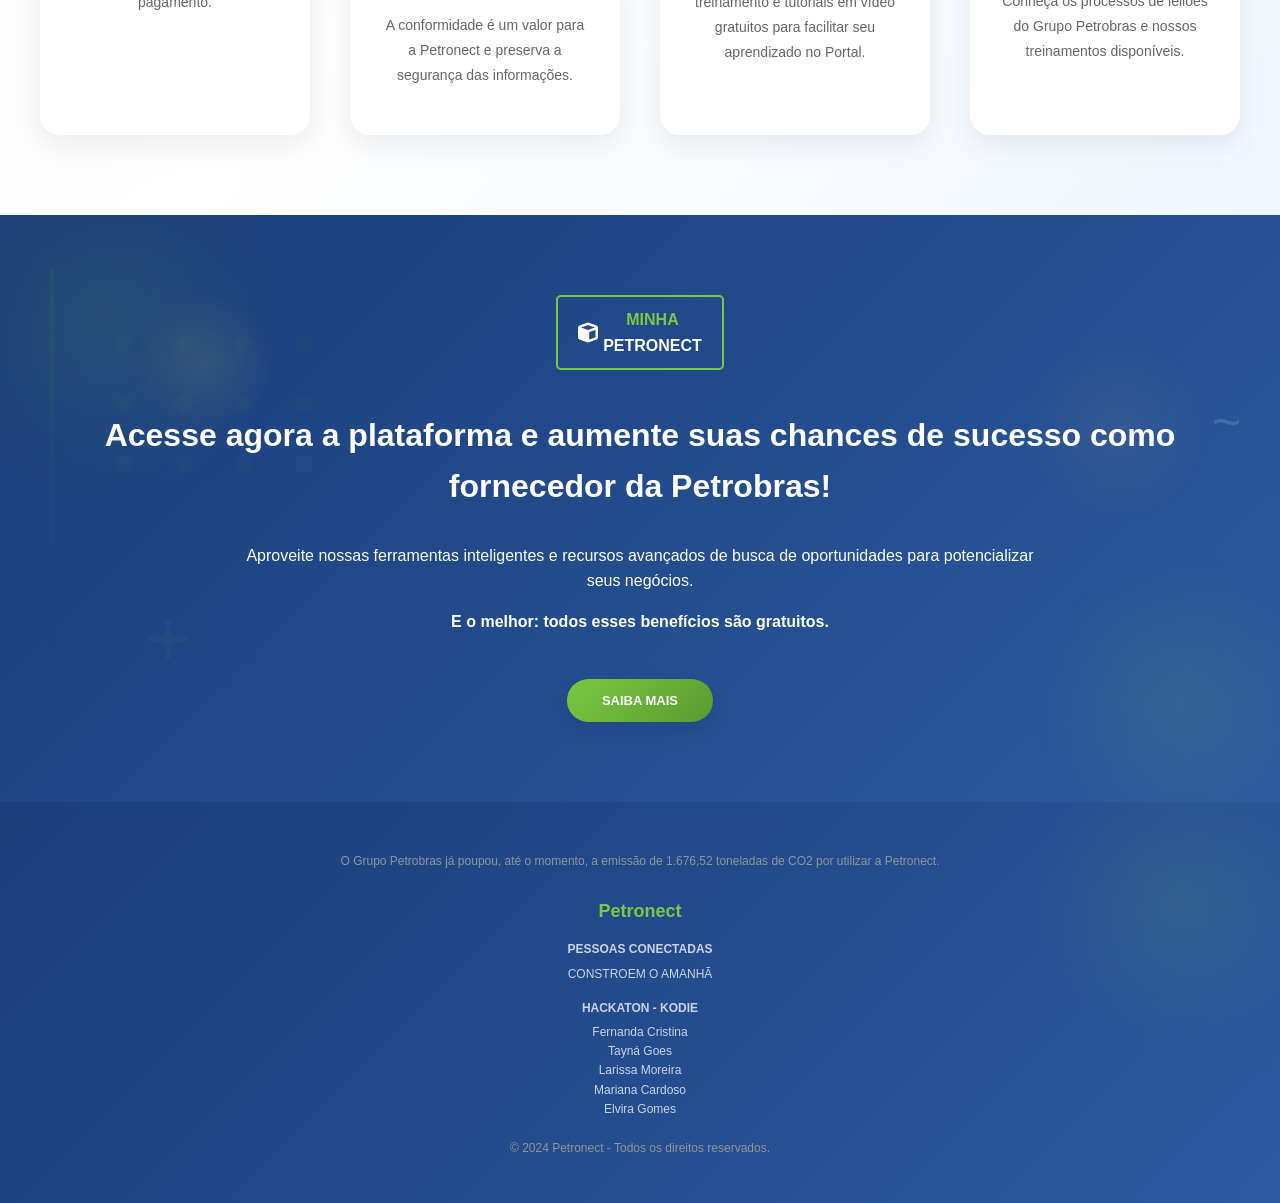
==== commit 00610509: "UPDATE Link Login" ====
--- a/index.html
+++ b/index.html
@@ -145,6 +145,11 @@
         .search-btn:hover,
         .login-btn:hover {
             color: #7ac943;
+        }
+
+        .login-btn {
+            text-decoration: none;
+            text-transform: uppercase;
         }
 
         /* HERO BANNER */
@@ -1179,7 +1184,7 @@
         </nav>
         <div class="header-right">
             <button class="search-btn"><i class="fas fa-search"></i> PESQUISAR</button>
-            <button class="login-btn"><i class="fas fa-lock"></i> LOGIN</button>
+            <a class="login-btn" href="./back/pages/index.html">Login</a><i class="fas fa-lock"></i>
         </div>
     </header>
 
